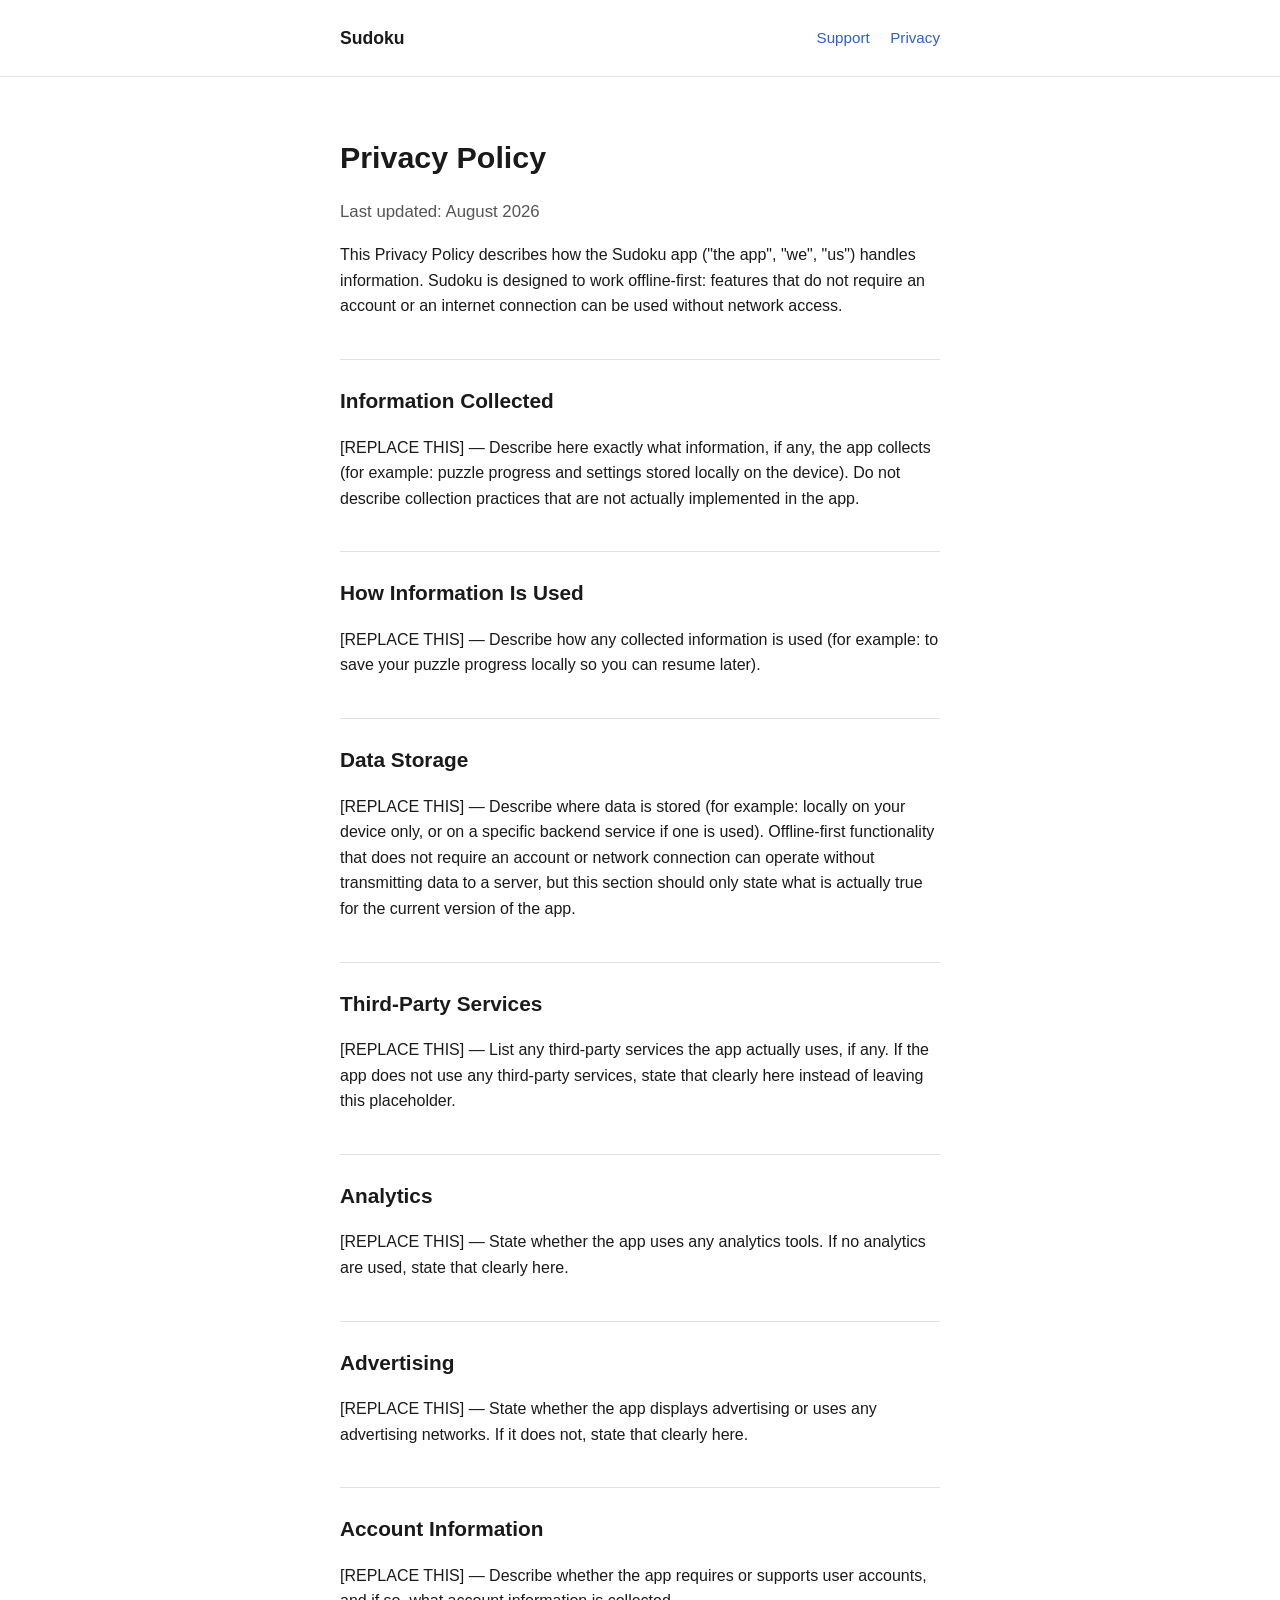
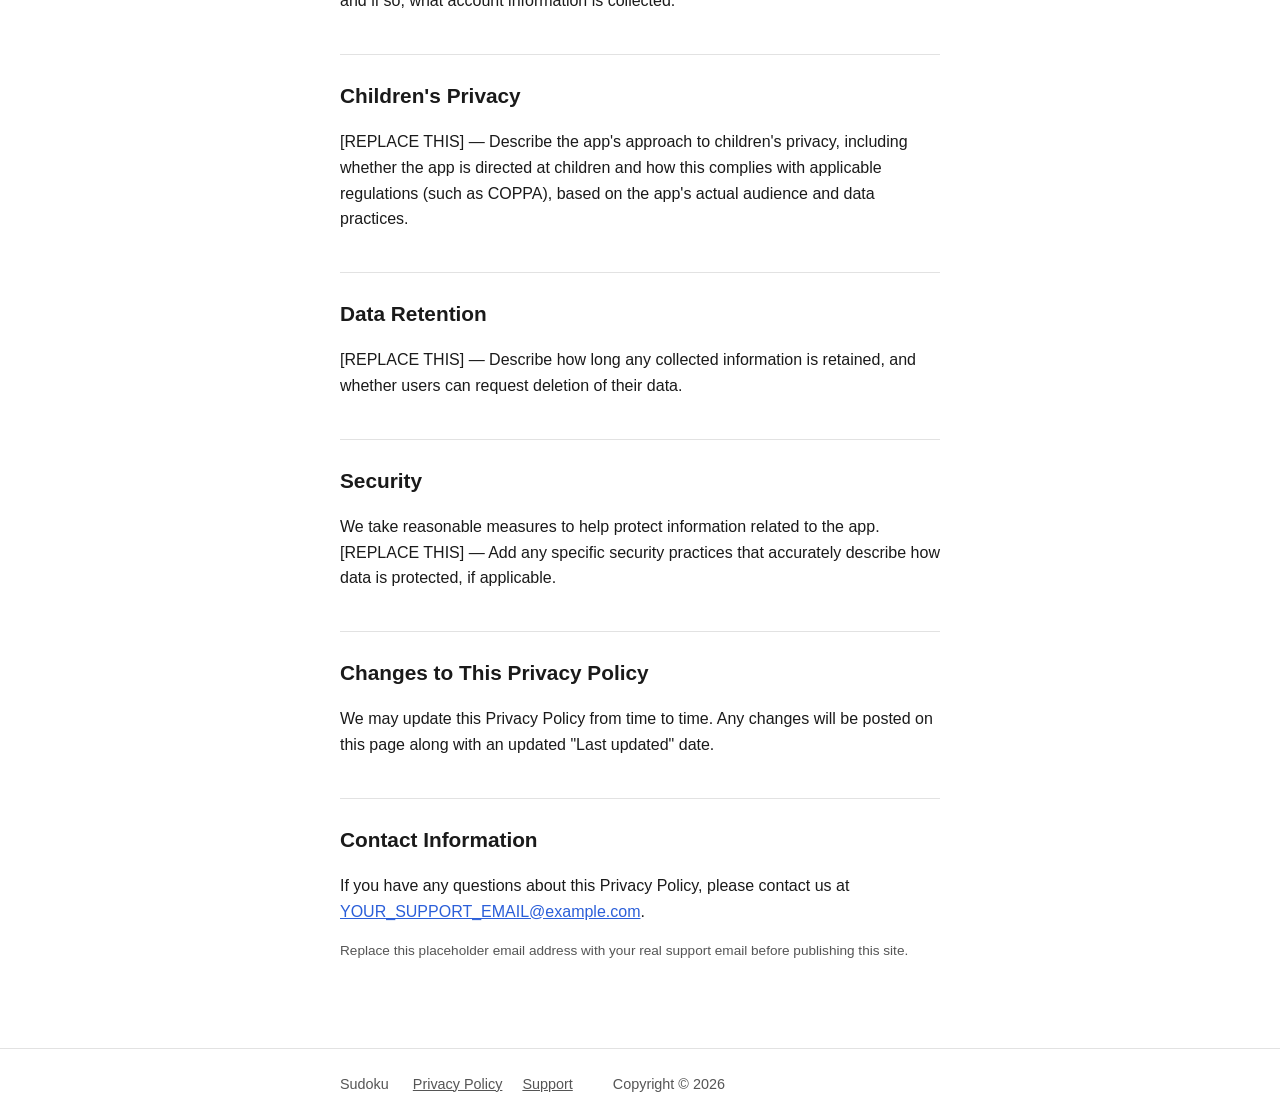
==== privacy.html @ c79f836e "Add static support and privacy policy site for App Store Connect Static HTML/CSS site with support, " ====
<!DOCTYPE html>
<html lang="en">
<head>
<meta charset="UTF-8">
<meta name="viewport" content="width=device-width, initial-scale=1">
<title>Sudoku — Privacy Policy</title>
<meta name="description" content="Privacy Policy for the Sudoku app.">
<link rel="canonical" href="https://USERNAME.github.io/sudoku-support/privacy.html">
<link rel="stylesheet" href="style.css">
</head>
<body>
<header class="site-header">
  <div class="wrap">
    <a class="brand" href="index.html">Sudoku</a>
    <nav class="site-nav" aria-label="Primary">
      <a href="index.html">Support</a>
      <a href="privacy.html">Privacy</a>
    </nav>
  </div>
</header>

<main>
  <div class="wrap">
    <h1>Privacy Policy</h1>
    <p class="lead">Last updated: August 2026</p>

    <p>
      This Privacy Policy describes how the Sudoku app ("the app", "we", "us")
      handles information. Sudoku is designed to work offline-first: features
      that do not require an account or an internet connection can be used
      without network access.
    </p>

    <h2>Information Collected</h2>
    <p>
      [REPLACE THIS] — Describe here exactly what information, if any, the app
      collects (for example: puzzle progress and settings stored locally on
      the device). Do not describe collection practices that are not actually
      implemented in the app.
    </p>

    <h2>How Information Is Used</h2>
    <p>
      [REPLACE THIS] — Describe how any collected information is used (for
      example: to save your puzzle progress locally so you can resume later).
    </p>

    <h2>Data Storage</h2>
    <p>
      [REPLACE THIS] — Describe where data is stored (for example: locally on
      your device only, or on a specific backend service if one is used).
      Offline-first functionality that does not require an account or network
      connection can operate without transmitting data to a server, but this
      section should only state what is actually true for the current version
      of the app.
    </p>

    <h2>Third-Party Services</h2>
    <p>
      [REPLACE THIS] — List any third-party services the app actually uses,
      if any. If the app does not use any third-party services, state that
      clearly here instead of leaving this placeholder.
    </p>

    <h2>Analytics</h2>
    <p>
      [REPLACE THIS] — State whether the app uses any analytics tools. If no
      analytics are used, state that clearly here.
    </p>

    <h2>Advertising</h2>
    <p>
      [REPLACE THIS] — State whether the app displays advertising or uses any
      advertising networks. If it does not, state that clearly here.
    </p>

    <h2>Account Information</h2>
    <p>
      [REPLACE THIS] — Describe whether the app requires or supports user
      accounts, and if so, what account information is collected.
    </p>

    <h2>Children's Privacy</h2>
    <p>
      [REPLACE THIS] — Describe the app's approach to children's privacy,
      including whether the app is directed at children and how this
      complies with applicable regulations (such as COPPA), based on the
      app's actual audience and data practices.
    </p>

    <h2>Data Retention</h2>
    <p>
      [REPLACE THIS] — Describe how long any collected information is
      retained, and whether users can request deletion of their data.
    </p>

    <h2>Security</h2>
    <p>
      We take reasonable measures to help protect information related to the
      app. [REPLACE THIS] — Add any specific security practices that
      accurately describe how data is protected, if applicable.
    </p>

    <h2>Changes to This Privacy Policy</h2>
    <p>
      We may update this Privacy Policy from time to time. Any changes will
      be posted on this page along with an updated "Last updated" date.
    </p>

    <h2>Contact Information</h2>
    <p>
      If you have any questions about this Privacy Policy, please contact us at
      <a href="mailto:YOUR_SUPPORT_EMAIL@example.com">YOUR_SUPPORT_EMAIL@example.com</a>.
    </p>
    <p class="placeholder-note">
      Replace this placeholder email address with your real support email
      before publishing this site.
    </p>
  </div>
</main>

<footer class="site-footer">
  <div class="wrap">
    <span>Sudoku</span>
    <nav aria-label="Footer">
      <a href="privacy.html">Privacy Policy</a>
      <a href="index.html#support">Support</a>
    </nav>
    <span>Copyright © 2026</span>
  </div>
</footer>
</body>
</html>
---- style.css ----
:root {
  color-scheme: light dark;
  --bg: #ffffff;
  --fg: #1a1a1a;
  --muted: #555555;
  --border: #e2e2e2;
  --accent: #2b5fd9;
  --accent-fg: #ffffff;
}

@media (prefers-color-scheme: dark) {
  :root {
    --bg: #121212;
    --fg: #f0f0f0;
    --muted: #b3b3b3;
    --border: #2e2e2e;
    --accent: #6fa1ff;
    --accent-fg: #0a0a0a;
  }
}

* {
  box-sizing: border-box;
}

html {
  -webkit-text-size-adjust: 100%;
}

body {
  margin: 0;
  background: var(--bg);
  color: var(--fg);
  font-family: -apple-system, BlinkMacSystemFont, "Segoe UI", Roboto, Helvetica, Arial, sans-serif;
  line-height: 1.6;
}

a {
  color: var(--accent);
}

a:focus-visible,
button:focus-visible {
  outline: 3px solid var(--accent);
  outline-offset: 2px;
}

header.site-header {
  border-bottom: 1px solid var(--border);
}

.wrap {
  max-width: 640px;
  margin: 0 auto;
  padding: 1.5rem 1.25rem;
}

.site-header .wrap {
  display: flex;
  align-items: center;
  justify-content: space-between;
  gap: 1rem;
}

.brand {
  font-weight: 700;
  font-size: 1.1rem;
  text-decoration: none;
  color: var(--fg);
}

nav.site-nav a {
  margin-left: 1rem;
  text-decoration: none;
  font-size: 0.95rem;
}

nav.site-nav a:hover {
  text-decoration: underline;
}

main {
  padding: 2rem 0 3rem;
}

h1 {
  font-size: 1.9rem;
  margin: 0 0 0.5rem;
}

h2 {
  font-size: 1.3rem;
  margin-top: 2.5rem;
  border-top: 1px solid var(--border);
  padding-top: 1.5rem;
}

p.lead {
  color: var(--muted);
  font-size: 1.05rem;
}

.card {
  border: 1px solid var(--border);
  border-radius: 10px;
  padding: 1.25rem;
  margin-top: 1rem;
}

.email-link {
  display: inline-block;
  font-weight: 600;
  padding: 0.6rem 1rem;
  border: 1px solid var(--accent);
  border-radius: 8px;
  text-decoration: none;
  margin-top: 0.5rem;
}

.email-link:hover {
  background: var(--accent);
  color: var(--accent-fg);
}

.placeholder-note {
  font-size: 0.85rem;
  color: var(--muted);
  margin-top: 0.5rem;
}

footer.site-footer {
  border-top: 1px solid var(--border);
}

footer.site-footer .wrap {
  display: flex;
  flex-wrap: wrap;
  gap: 0.75rem 1.5rem;
  align-items: center;
  font-size: 0.9rem;
  color: var(--muted);
}

footer.site-footer a {
  color: var(--muted);
}

footer.site-footer nav a {
  margin-right: 1rem;
}

ul {
  padding-left: 1.25rem;
}

li {
  margin-bottom: 0.4rem;
}
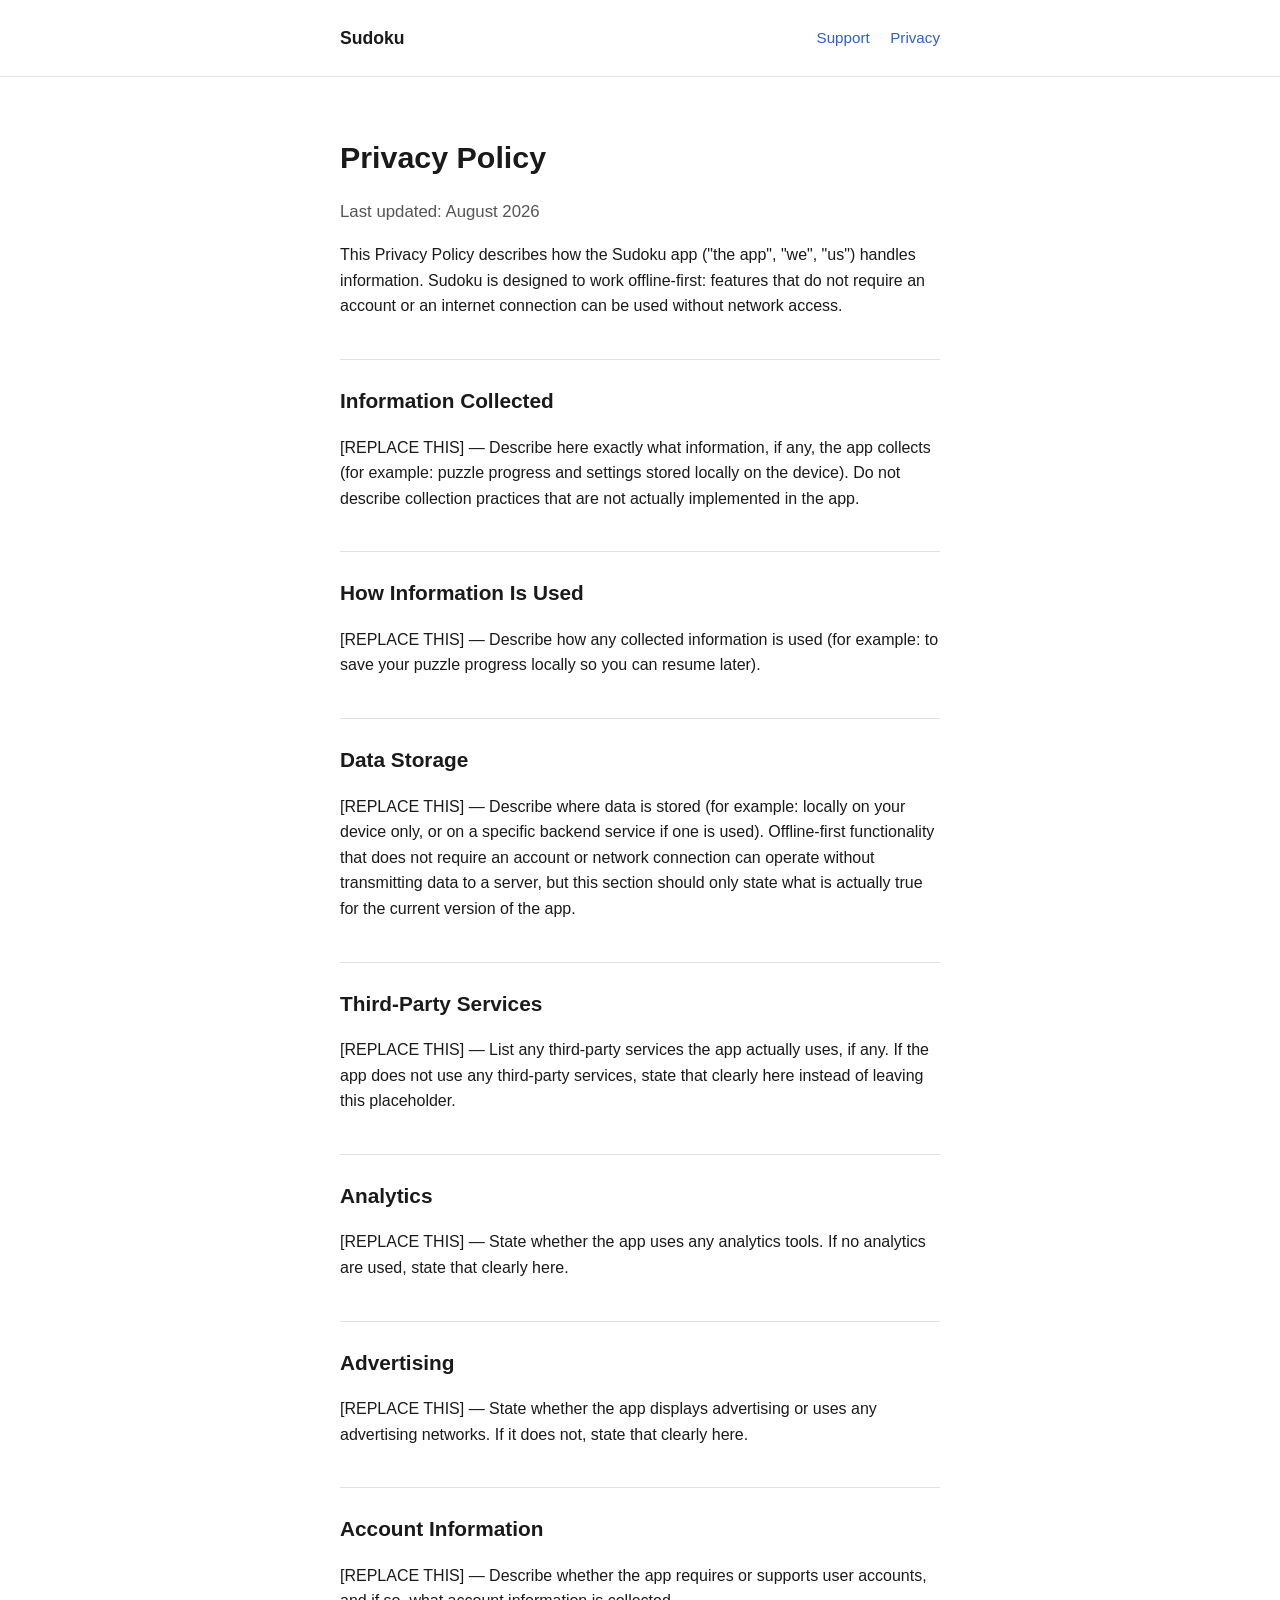
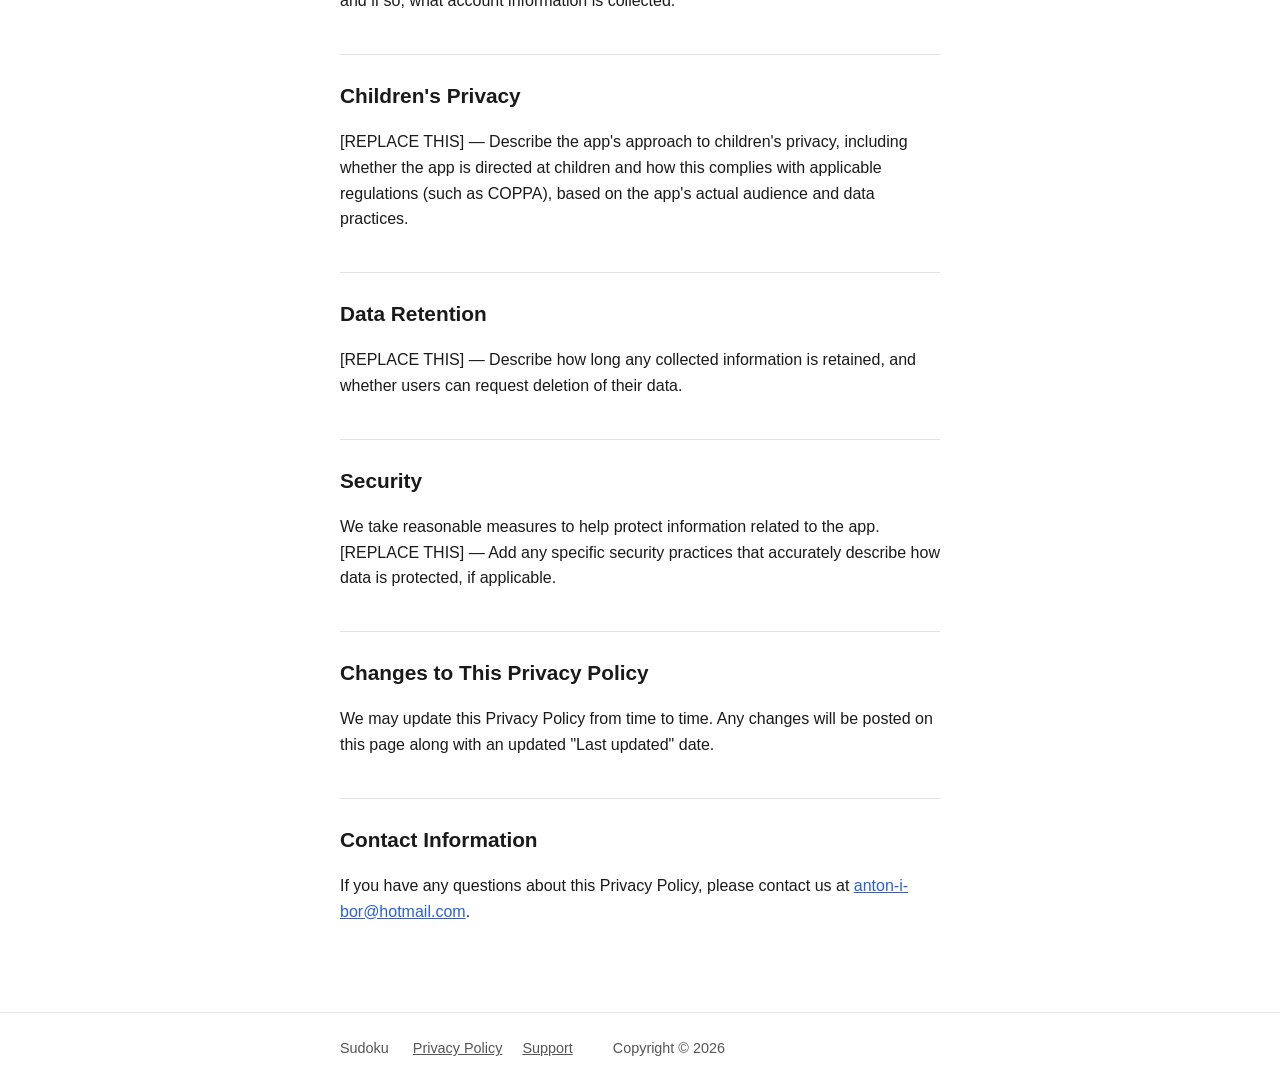
==== commit 7b90ab91: "Fill in support email and GitHub Pages URLs Set support email to anton-i-bor@hotmail.com and canonic" ====
--- a/privacy.html
+++ b/privacy.html
@@ -5,7 +5,7 @@
 <meta name="viewport" content="width=device-width, initial-scale=1">
 <title>Sudoku — Privacy Policy</title>
 <meta name="description" content="Privacy Policy for the Sudoku app.">
-<link rel="canonical" href="https://USERNAME.github.io/sudoku-support/privacy.html">
+<link rel="canonical" href="https://KlasseBrasse.github.io/sudoku-support/privacy.html">
 <link rel="stylesheet" href="style.css">
 </head>
 <body>
@@ -110,11 +110,7 @@
     <h2>Contact Information</h2>
     <p>
       If you have any questions about this Privacy Policy, please contact us at
-      <a href="mailto:YOUR_SUPPORT_EMAIL@example.com">YOUR_SUPPORT_EMAIL@example.com</a>.
-    </p>
-    <p class="placeholder-note">
-      Replace this placeholder email address with your real support email
-      before publishing this site.
+      <a href="mailto:anton-i-bor@hotmail.com">anton-i-bor@hotmail.com</a>.
     </p>
   </div>
 </main>
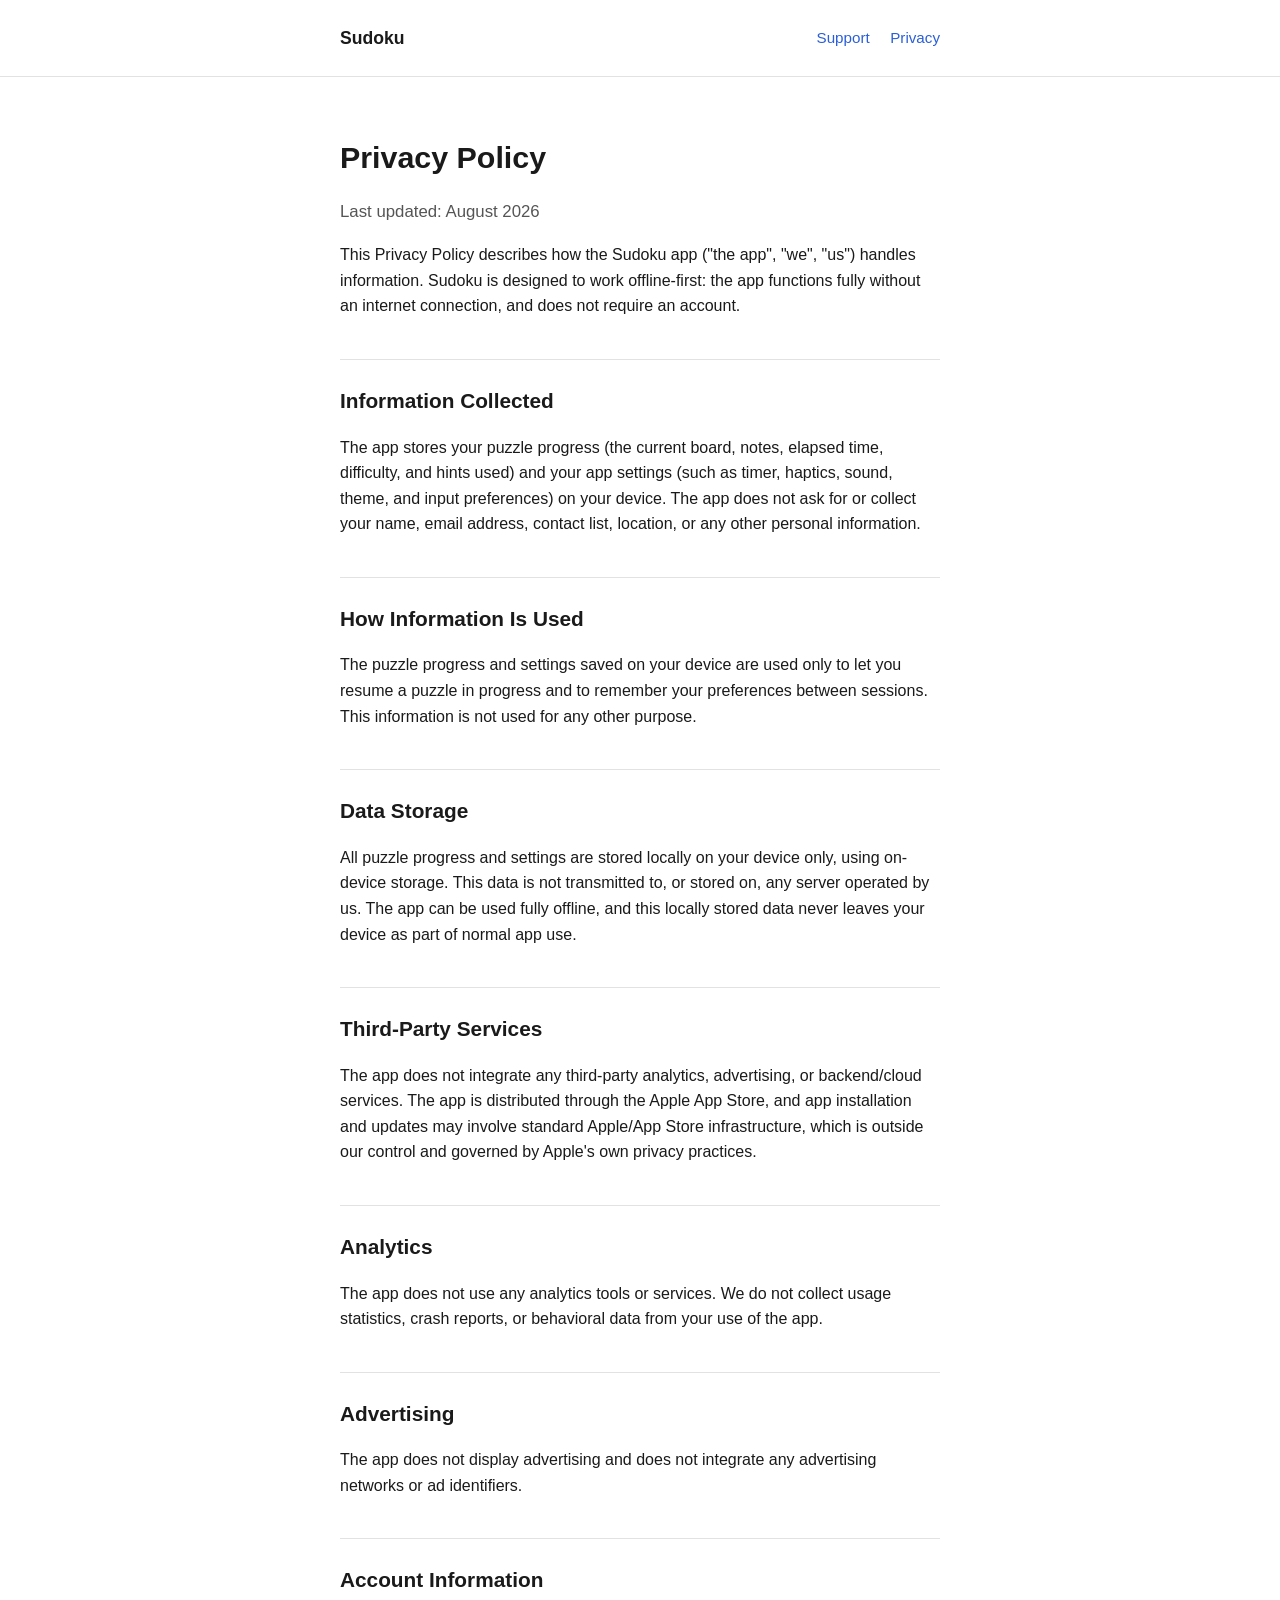
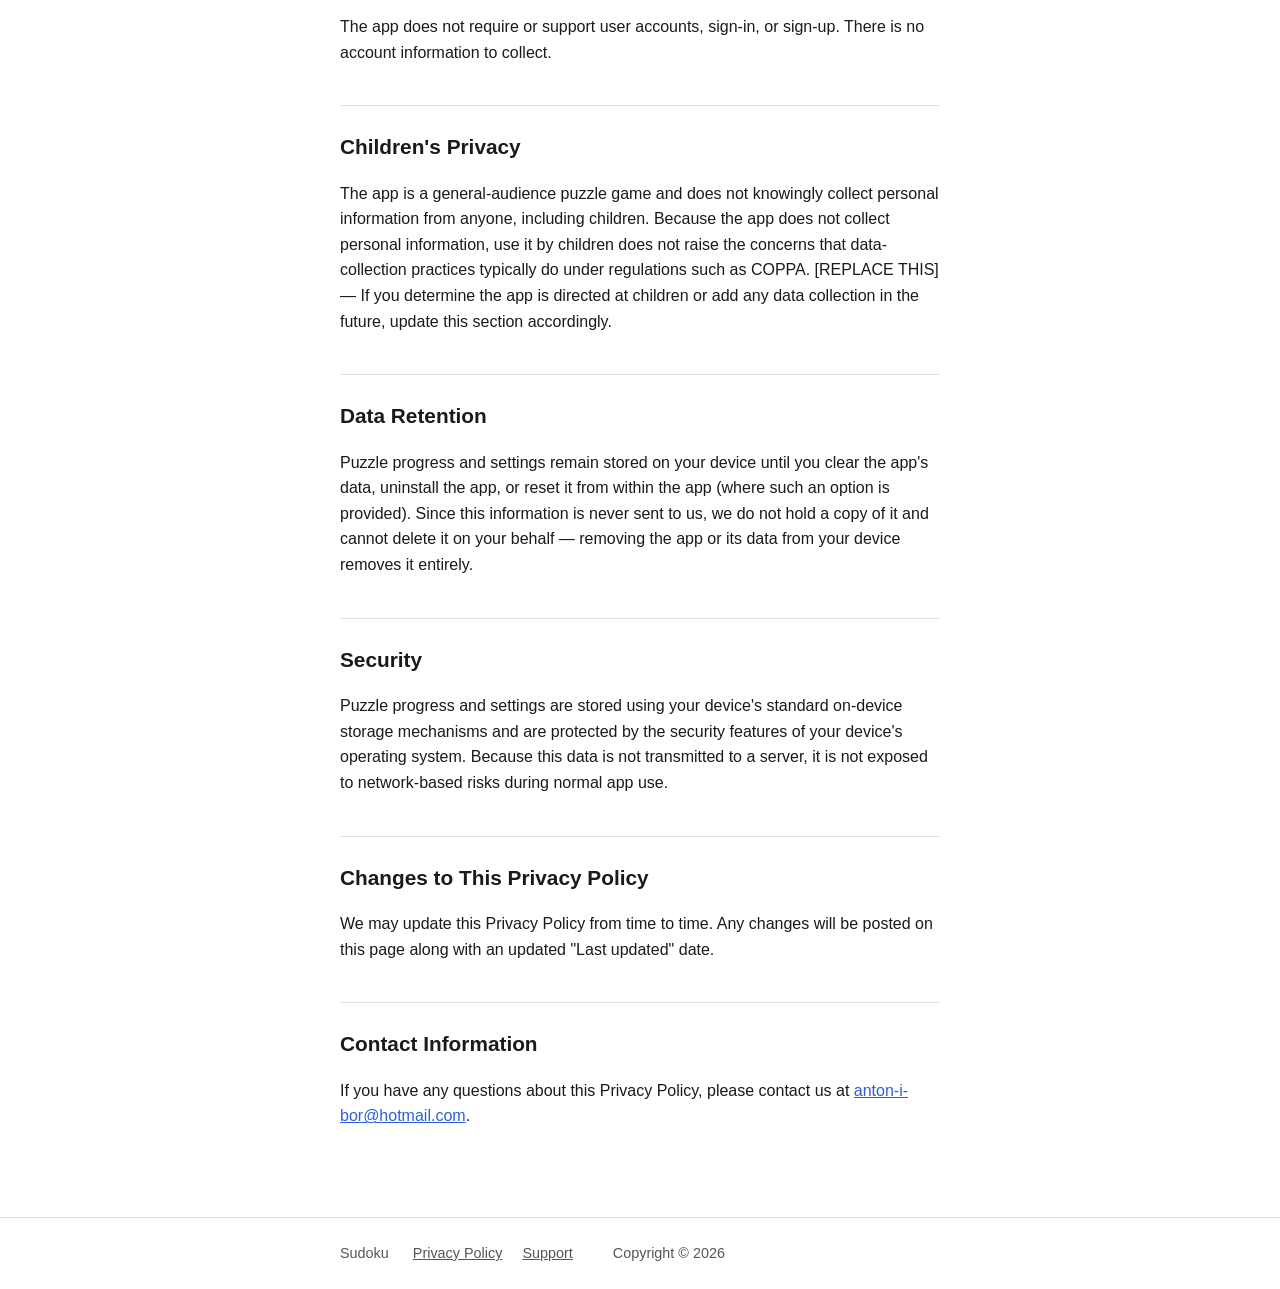
==== commit ebb19e49: "Fill in privacy policy based on sudoku-app codebase audit The app stores puzzle progress and setting" ====
--- a/privacy.html
+++ b/privacy.html
@@ -26,79 +26,92 @@
 
     <p>
       This Privacy Policy describes how the Sudoku app ("the app", "we", "us")
-      handles information. Sudoku is designed to work offline-first: features
-      that do not require an account or an internet connection can be used
-      without network access.
+      handles information. Sudoku is designed to work offline-first: the app
+      functions fully without an internet connection, and does not require
+      an account.
     </p>
 
     <h2>Information Collected</h2>
     <p>
-      [REPLACE THIS] — Describe here exactly what information, if any, the app
-      collects (for example: puzzle progress and settings stored locally on
-      the device). Do not describe collection practices that are not actually
-      implemented in the app.
+      The app stores your puzzle progress (the current board, notes, elapsed
+      time, difficulty, and hints used) and your app settings (such as timer,
+      haptics, sound, theme, and input preferences) on your device. The app
+      does not ask for or collect your name, email address, contact list,
+      location, or any other personal information.
     </p>
 
     <h2>How Information Is Used</h2>
     <p>
-      [REPLACE THIS] — Describe how any collected information is used (for
-      example: to save your puzzle progress locally so you can resume later).
+      The puzzle progress and settings saved on your device are used only to
+      let you resume a puzzle in progress and to remember your preferences
+      between sessions. This information is not used for any other purpose.
     </p>
 
     <h2>Data Storage</h2>
     <p>
-      [REPLACE THIS] — Describe where data is stored (for example: locally on
-      your device only, or on a specific backend service if one is used).
-      Offline-first functionality that does not require an account or network
-      connection can operate without transmitting data to a server, but this
-      section should only state what is actually true for the current version
-      of the app.
+      All puzzle progress and settings are stored locally on your device
+      only, using on-device storage. This data is not transmitted to, or
+      stored on, any server operated by us. The app can be used fully
+      offline, and this locally stored data never leaves your device as part
+      of normal app use.
     </p>
 
     <h2>Third-Party Services</h2>
     <p>
-      [REPLACE THIS] — List any third-party services the app actually uses,
-      if any. If the app does not use any third-party services, state that
-      clearly here instead of leaving this placeholder.
+      The app does not integrate any third-party analytics, advertising, or
+      backend/cloud services. The app is distributed through the Apple App
+      Store, and app installation and updates may involve standard
+      Apple/App Store infrastructure, which is outside our control and
+      governed by Apple's own privacy practices.
     </p>
 
     <h2>Analytics</h2>
     <p>
-      [REPLACE THIS] — State whether the app uses any analytics tools. If no
-      analytics are used, state that clearly here.
+      The app does not use any analytics tools or services. We do not
+      collect usage statistics, crash reports, or behavioral data from your
+      use of the app.
     </p>
 
     <h2>Advertising</h2>
     <p>
-      [REPLACE THIS] — State whether the app displays advertising or uses any
-      advertising networks. If it does not, state that clearly here.
+      The app does not display advertising and does not integrate any
+      advertising networks or ad identifiers.
     </p>
 
     <h2>Account Information</h2>
     <p>
-      [REPLACE THIS] — Describe whether the app requires or supports user
-      accounts, and if so, what account information is collected.
+      The app does not require or support user accounts, sign-in, or
+      sign-up. There is no account information to collect.
     </p>
 
     <h2>Children's Privacy</h2>
     <p>
-      [REPLACE THIS] — Describe the app's approach to children's privacy,
-      including whether the app is directed at children and how this
-      complies with applicable regulations (such as COPPA), based on the
-      app's actual audience and data practices.
+      The app is a general-audience puzzle game and does not knowingly
+      collect personal information from anyone, including children. Because
+      the app does not collect personal information, use it by children does
+      not raise the concerns that data-collection practices typically do
+      under regulations such as COPPA. [REPLACE THIS] — If you determine the
+      app is directed at children or add any data collection in the future,
+      update this section accordingly.
     </p>
 
     <h2>Data Retention</h2>
     <p>
-      [REPLACE THIS] — Describe how long any collected information is
-      retained, and whether users can request deletion of their data.
+      Puzzle progress and settings remain stored on your device until you
+      clear the app's data, uninstall the app, or reset it from within the
+      app (where such an option is provided). Since this information is
+      never sent to us, we do not hold a copy of it and cannot delete it on
+      your behalf — removing the app or its data from your device removes
+      it entirely.
     </p>
 
     <h2>Security</h2>
     <p>
-      We take reasonable measures to help protect information related to the
-      app. [REPLACE THIS] — Add any specific security practices that
-      accurately describe how data is protected, if applicable.
+      Puzzle progress and settings are stored using your device's standard
+      on-device storage mechanisms and are protected by the security
+      features of your device's operating system. Because this data is not
+      transmitted to a server, it is not exposed to network-based risks
+      during normal app use.
     </p>
 
     <h2>Changes to This Privacy Policy</h2>
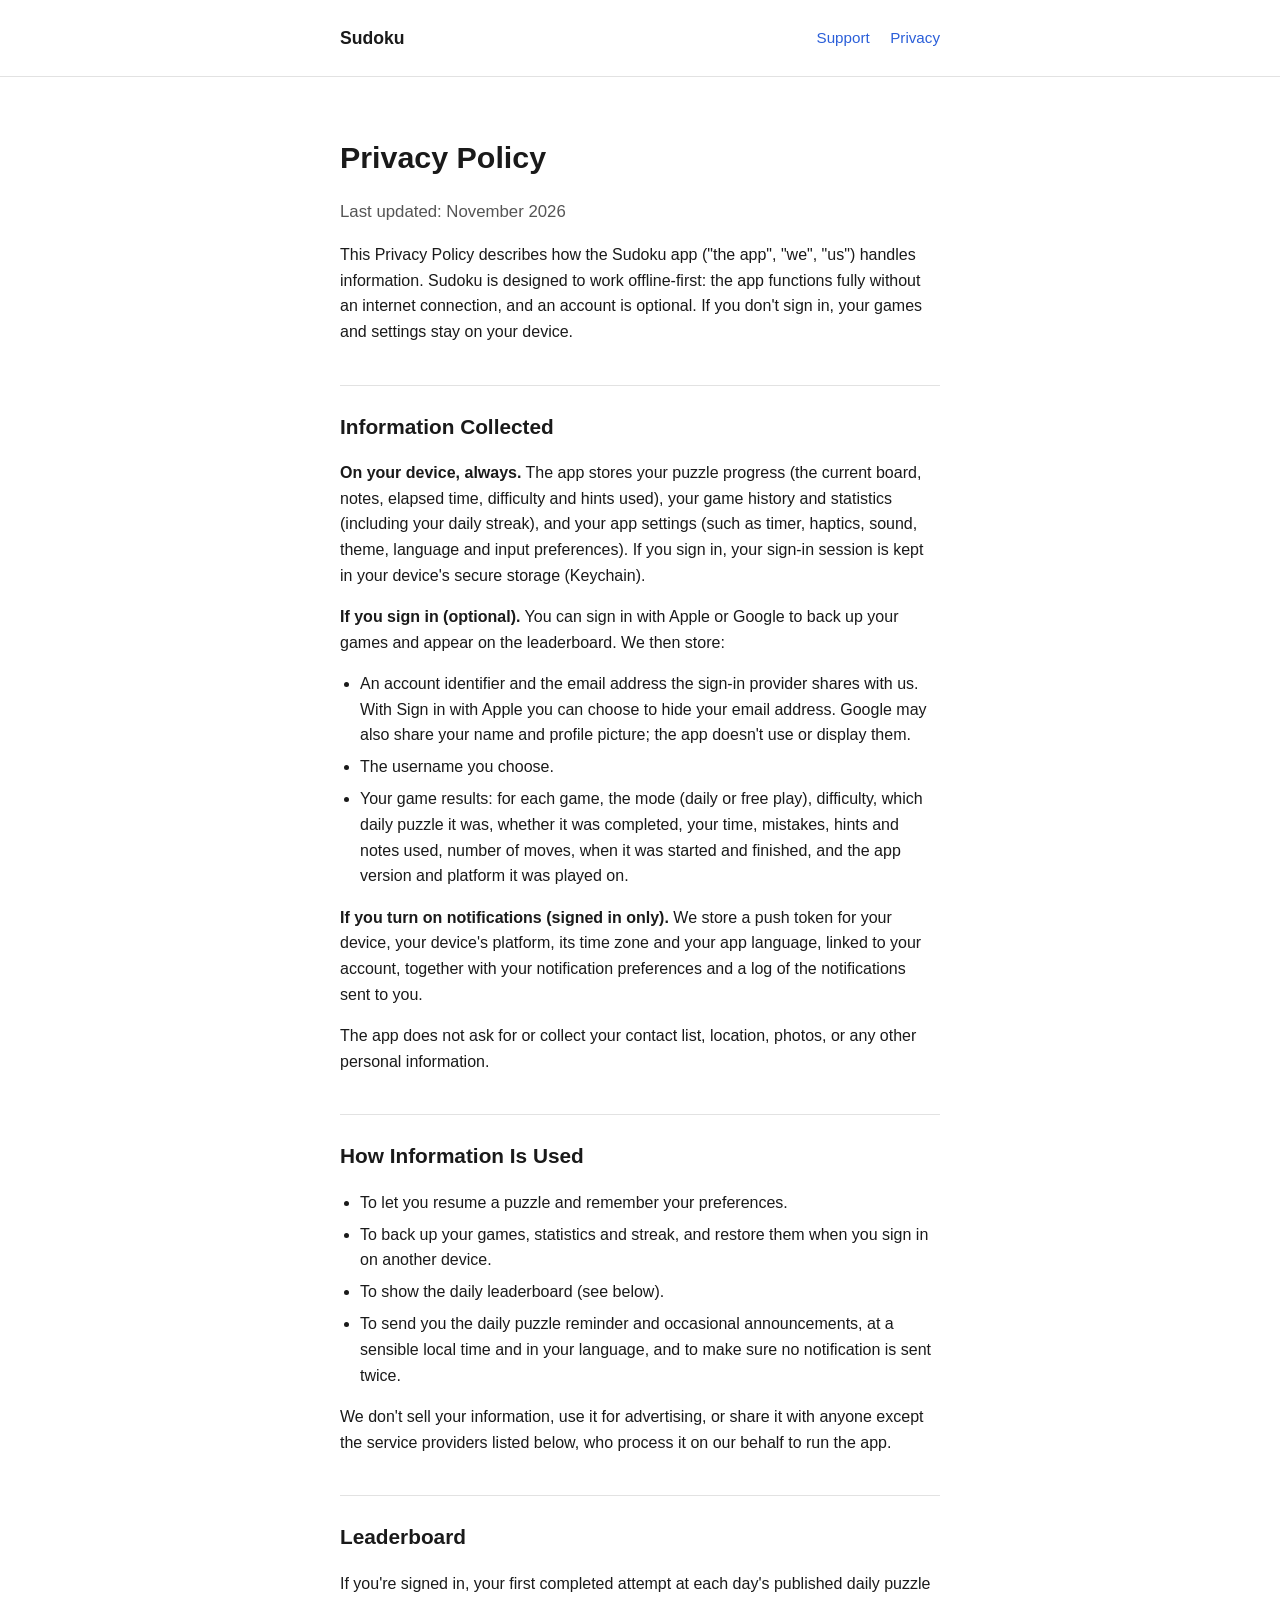
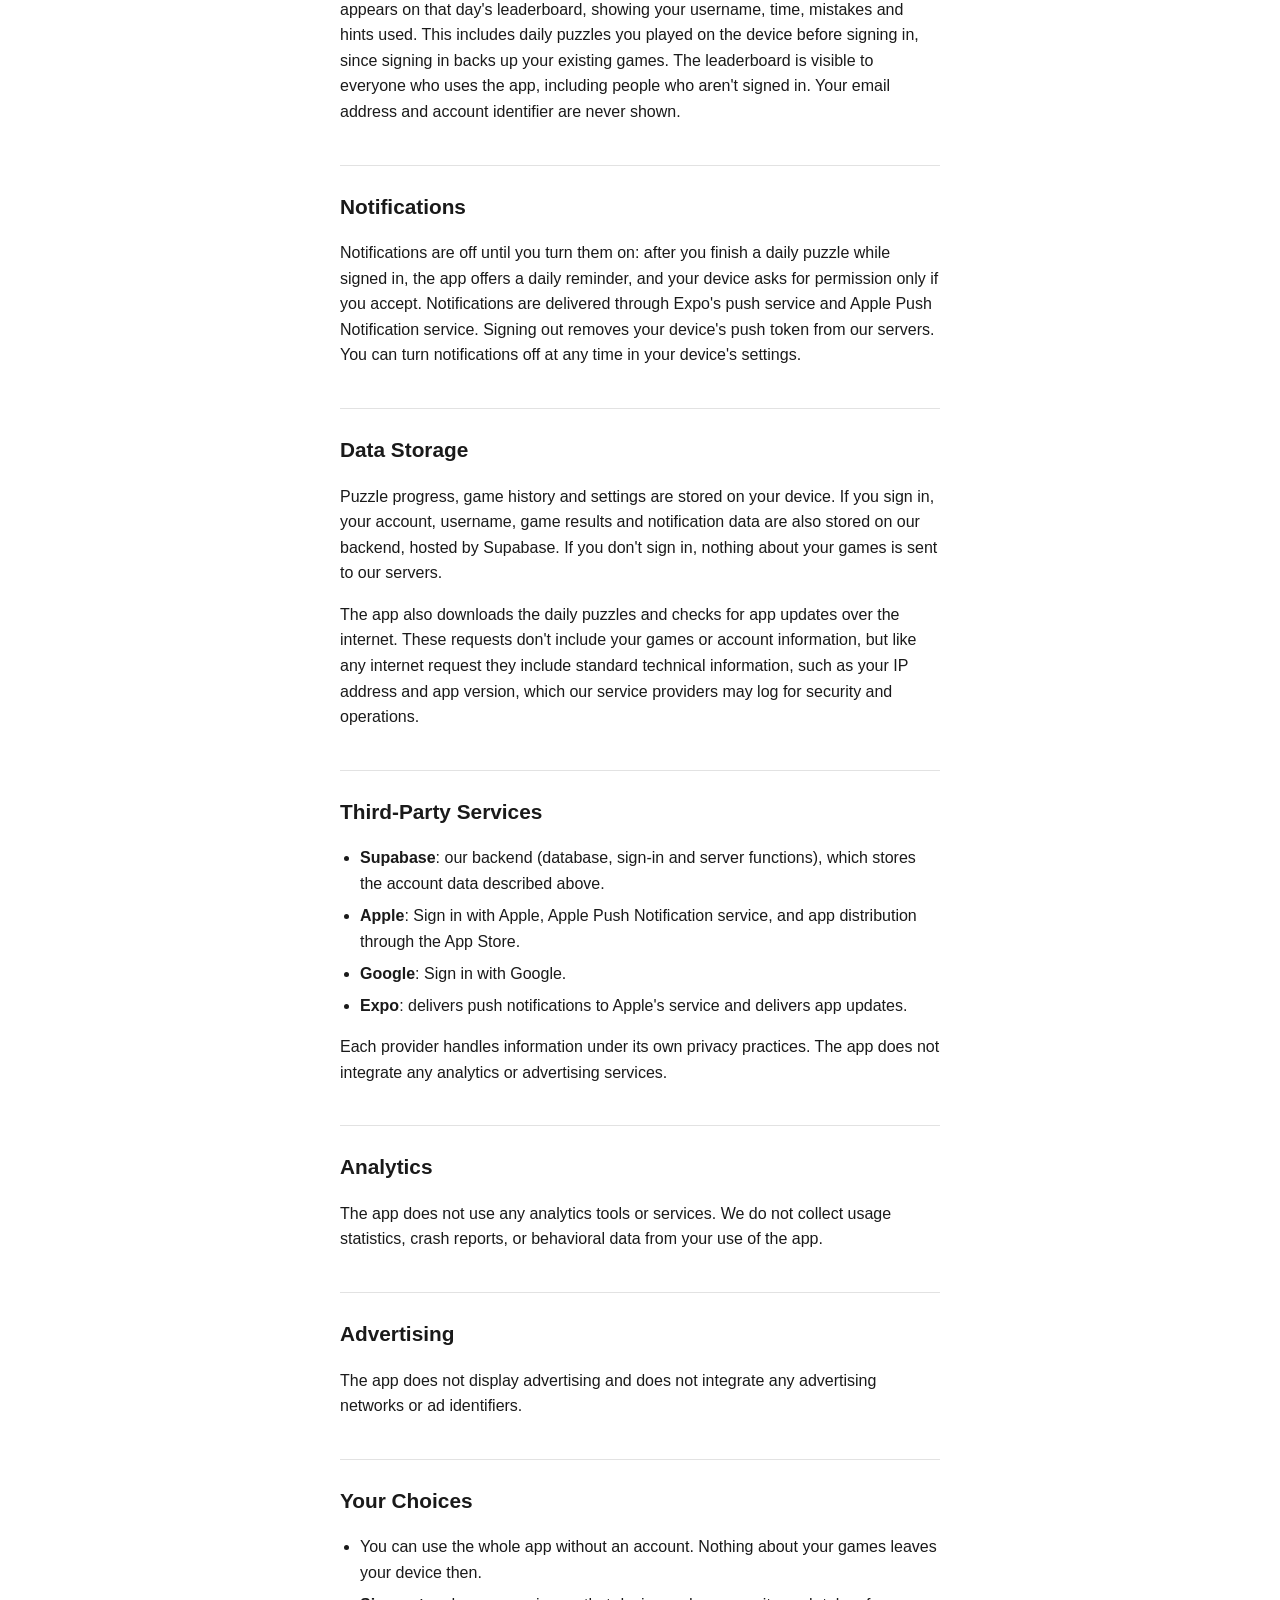
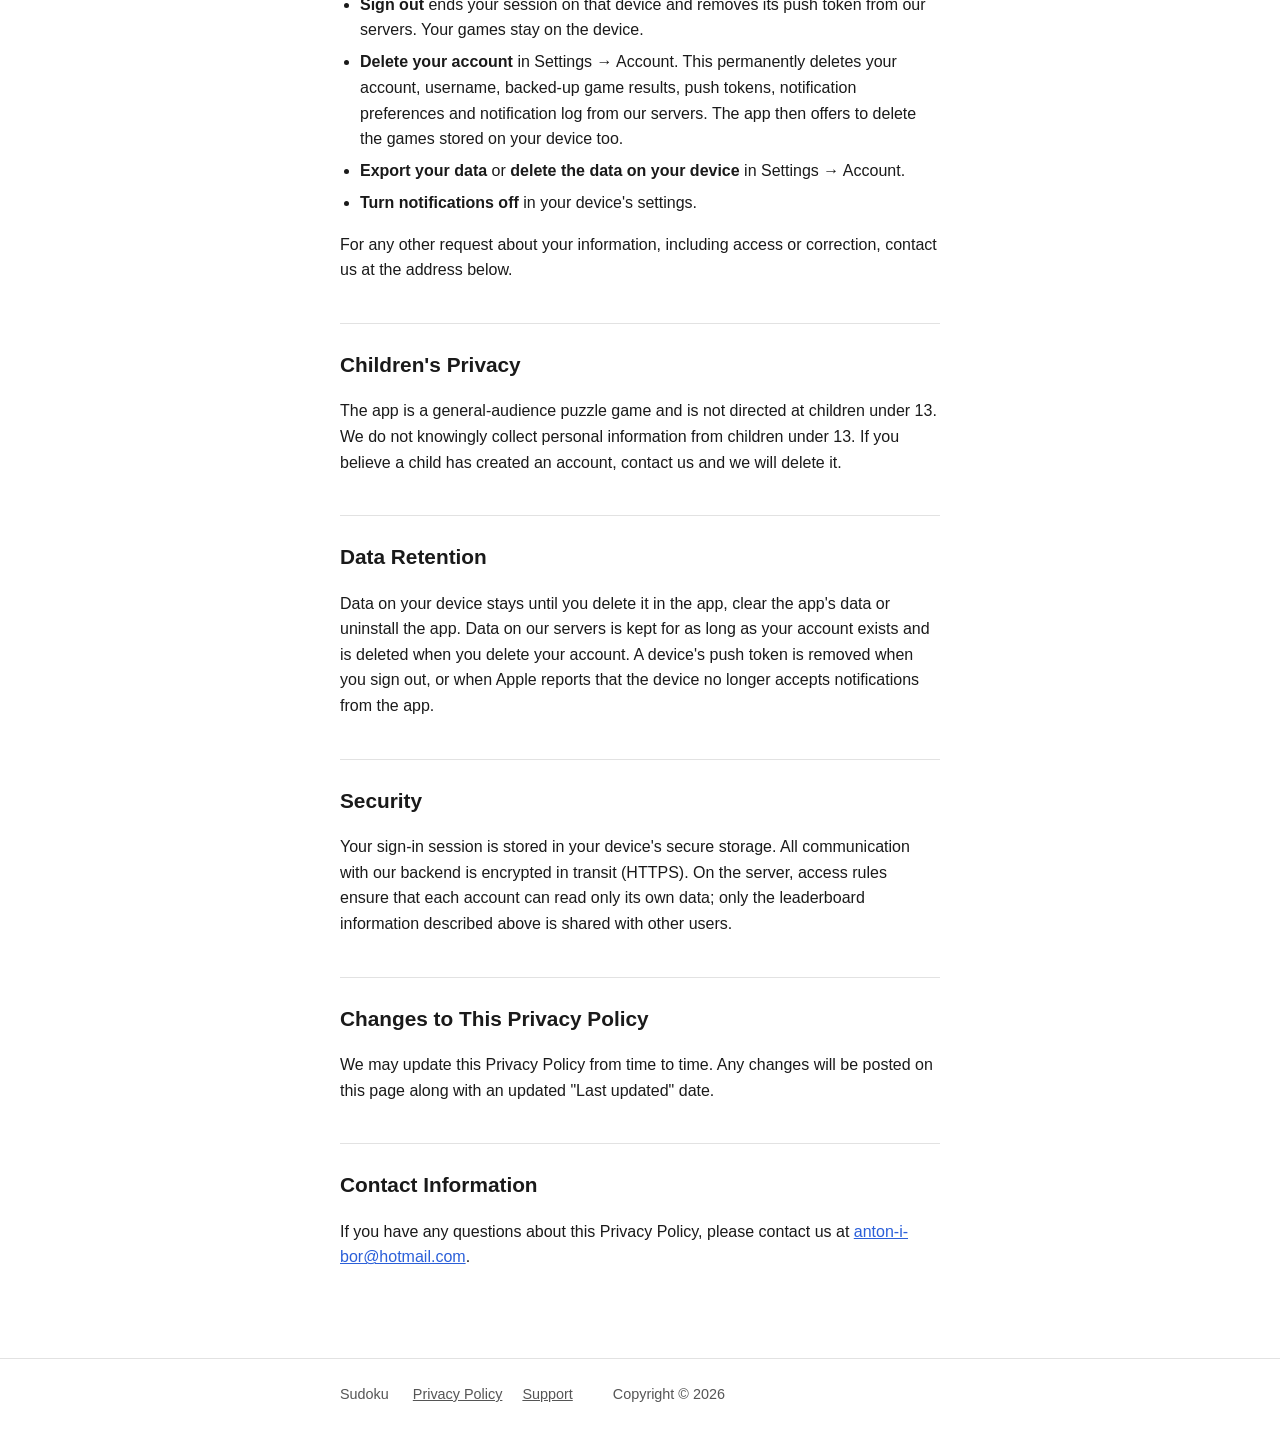
==== commit 5c7208dc: "Update privacy policy for accounts, sync, leaderboard and notifications The policy described the app" ====
--- a/privacy.html
+++ b/privacy.html
@@ -22,47 +22,131 @@
 <main>
   <div class="wrap">
     <h1>Privacy Policy</h1>
-    <p class="lead">Last updated: August 2026</p>
+    <p class="lead">Last updated: November 2026</p>
 
     <p>
       This Privacy Policy describes how the Sudoku app ("the app", "we", "us")
       handles information. Sudoku is designed to work offline-first: the app
-      functions fully without an internet connection, and does not require
-      an account.
+      functions fully without an internet connection, and an account is
+      optional. If you don't sign in, your games and settings stay on your
+      device.
     </p>
 
     <h2>Information Collected</h2>
-    <p>
+    <p><strong>On your device, always.</strong>
       The app stores your puzzle progress (the current board, notes, elapsed
-      time, difficulty, and hints used) and your app settings (such as timer,
-      haptics, sound, theme, and input preferences) on your device. The app
-      does not ask for or collect your name, email address, contact list,
-      location, or any other personal information.
+      time, difficulty and hints used), your game history and statistics
+      (including your daily streak), and your app settings (such as timer,
+      haptics, sound, theme, language and input preferences). If you sign in,
+      your sign-in session is kept in your device's secure storage (Keychain).
+    </p>
+    <p><strong>If you sign in (optional).</strong>
+      You can sign in with Apple or Google to back up your games and appear
+      on the leaderboard. We then store:
+    </p>
+    <ul>
+      <li>
+        An account identifier and the email address the sign-in provider
+        shares with us. With Sign in with Apple you can choose to hide your
+        email address. Google may also share your name and profile picture;
+        the app doesn't use or display them.
+      </li>
+      <li>The username you choose.</li>
+      <li>
+        Your game results: for each game, the mode (daily or free play),
+        difficulty, which daily puzzle it was, whether it was completed, your
+        time, mistakes, hints and notes used, number of moves, when it was
+        started and finished, and the app version and platform it was played
+        on.
+      </li>
+    </ul>
+    <p><strong>If you turn on notifications (signed in only).</strong>
+      We store a push token for your device, your device's platform, its
+      time zone and your app language, linked to your account, together with
+      your notification preferences and a log of the notifications sent to
+      you.
+    </p>
+    <p>
+      The app does not ask for or collect your contact list, location,
+      photos, or any other personal information.
     </p>
 
     <h2>How Information Is Used</h2>
-    <p>
-      The puzzle progress and settings saved on your device are used only to
-      let you resume a puzzle in progress and to remember your preferences
-      between sessions. This information is not used for any other purpose.
+    <ul>
+      <li>To let you resume a puzzle and remember your preferences.</li>
+      <li>
+        To back up your games, statistics and streak, and restore them when
+        you sign in on another device.
+      </li>
+      <li>To show the daily leaderboard (see below).</li>
+      <li>
+        To send you the daily puzzle reminder and occasional announcements,
+        at a sensible local time and in your language, and to make sure no
+        notification is sent twice.
+      </li>
+    </ul>
+    <p>
+      We don't sell your information, use it for advertising, or share it
+      with anyone except the service providers listed below, who process it
+      on our behalf to run the app.
+    </p>
+
+    <h2>Leaderboard</h2>
+    <p>
+      If you're signed in, your first completed attempt at each day's
+      published daily puzzle appears on that day's leaderboard, showing your
+      username, time, mistakes and hints used. This includes daily puzzles
+      you played on the device before signing in, since signing in backs up
+      your existing games. The leaderboard is visible to
+      everyone who uses the app, including people who aren't signed in. Your
+      email address and account identifier are never shown.
+    </p>
+
+    <h2>Notifications</h2>
+    <p>
+      Notifications are off until you turn them on: after you finish a daily
+      puzzle while signed in, the app offers a daily reminder, and your
+      device asks for permission only if you accept. Notifications are
+      delivered through Expo's push service and Apple Push Notification
+      service. Signing out removes your device's push token from our
+      servers. You can turn notifications off at any time in your device's
+      settings.
     </p>
 
     <h2>Data Storage</h2>
     <p>
-      All puzzle progress and settings are stored locally on your device
-      only, using on-device storage. This data is not transmitted to, or
-      stored on, any server operated by us. The app can be used fully
-      offline, and this locally stored data never leaves your device as part
-      of normal app use.
+      Puzzle progress, game history and settings are stored on your device.
+      If you sign in, your account, username, game results and notification
+      data are also stored on our backend, hosted by Supabase. If you don't
+      sign in, nothing about your games is sent to our servers.
+    </p>
+    <p>
+      The app also downloads the daily puzzles and checks for app updates
+      over the internet. These requests don't include your games or account
+      information, but like any internet request they include standard
+      technical information, such as your IP address and app version, which
+      our service providers may log for security and operations.
     </p>
 
     <h2>Third-Party Services</h2>
-    <p>
-      The app does not integrate any third-party analytics, advertising, or
-      backend/cloud services. The app is distributed through the Apple App
-      Store, and app installation and updates may involve standard
-      Apple/App Store infrastructure, which is outside our control and
-      governed by Apple's own privacy practices.
+    <ul>
+      <li>
+        <strong>Supabase</strong>: our backend (database, sign-in and server
+        functions), which stores the account data described above.
+      </li>
+      <li>
+        <strong>Apple</strong>: Sign in with Apple, Apple Push Notification
+        service, and app distribution through the App Store.
+      </li>
+      <li><strong>Google</strong>: Sign in with Google.</li>
+      <li>
+        <strong>Expo</strong>: delivers push notifications to Apple's service
+        and delivers app updates.
+      </li>
+    </ul>
+    <p>
+      Each provider handles information under its own privacy practices.
+      The app does not integrate any analytics or advertising services.
     </p>
 
     <h2>Analytics</h2>
@@ -78,40 +162,62 @@
       advertising networks or ad identifiers.
     </p>
 
-    <h2>Account Information</h2>
-    <p>
-      The app does not require or support user accounts, sign-in, or
-      sign-up. There is no account information to collect.
+    <h2>Your Choices</h2>
+    <ul>
+      <li>
+        You can use the whole app without an account. Nothing about your
+        games leaves your device then.
+      </li>
+      <li>
+        <strong>Sign out</strong> ends your session on that device and
+        removes its push token from our servers. Your games stay on the
+        device.
+      </li>
+      <li>
+        <strong>Delete your account</strong> in Settings &rarr; Account. This
+        permanently deletes your account, username, backed-up game results,
+        push tokens, notification preferences and notification log from our
+        servers. The app then offers to delete the games stored on your
+        device too.
+      </li>
+      <li>
+        <strong>Export your data</strong> or <strong>delete the data on your
+        device</strong> in Settings &rarr; Account.
+      </li>
+      <li>
+        <strong>Turn notifications off</strong> in your device's settings.
+      </li>
+    </ul>
+    <p>
+      For any other request about your information, including access or
+      correction, contact us at the address below.
     </p>
 
     <h2>Children's Privacy</h2>
     <p>
-      The app is a general-audience puzzle game and does not knowingly
-      collect personal information from anyone, including children. Because
-      the app does not collect personal information, use it by children does
-      not raise the concerns that data-collection practices typically do
-      under regulations such as COPPA. [REPLACE THIS] — If you determine the
-      app is directed at children or add any data collection in the future,
-      update this section accordingly.
+      The app is a general-audience puzzle game and is not directed at
+      children under 13. We do not knowingly collect personal information
+      from children under 13. If you believe a child has created an account,
+      contact us and we will delete it.
     </p>
 
     <h2>Data Retention</h2>
     <p>
-      Puzzle progress and settings remain stored on your device until you
-      clear the app's data, uninstall the app, or reset it from within the
-      app (where such an option is provided). Since this information is
-      never sent to us, we do not hold a copy of it and cannot delete it on
-      your behalf — removing the app or its data from your device removes
-      it entirely.
+      Data on your device stays until you delete it in the app, clear the
+      app's data or uninstall the app. Data on our servers is kept for as
+      long as your account exists and is deleted when you delete your
+      account. A device's push token is removed when you sign out, or when
+      Apple reports that the device no longer accepts notifications from
+      the app.
     </p>
 
     <h2>Security</h2>
     <p>
-      Puzzle progress and settings are stored using your device's standard
-      on-device storage mechanisms and are protected by the security
-      features of your device's operating system. Because this data is not
-      transmitted to a server, it is not exposed to network-based risks
-      during normal app use.
+      Your sign-in session is stored in your device's secure storage. All
+      communication with our backend is encrypted in transit (HTTPS). On the
+      server, access rules ensure that each account can read only its own
+      data; only the leaderboard information described above is shared with
+      other users.
     </p>
 
     <h2>Changes to This Privacy Policy</h2>
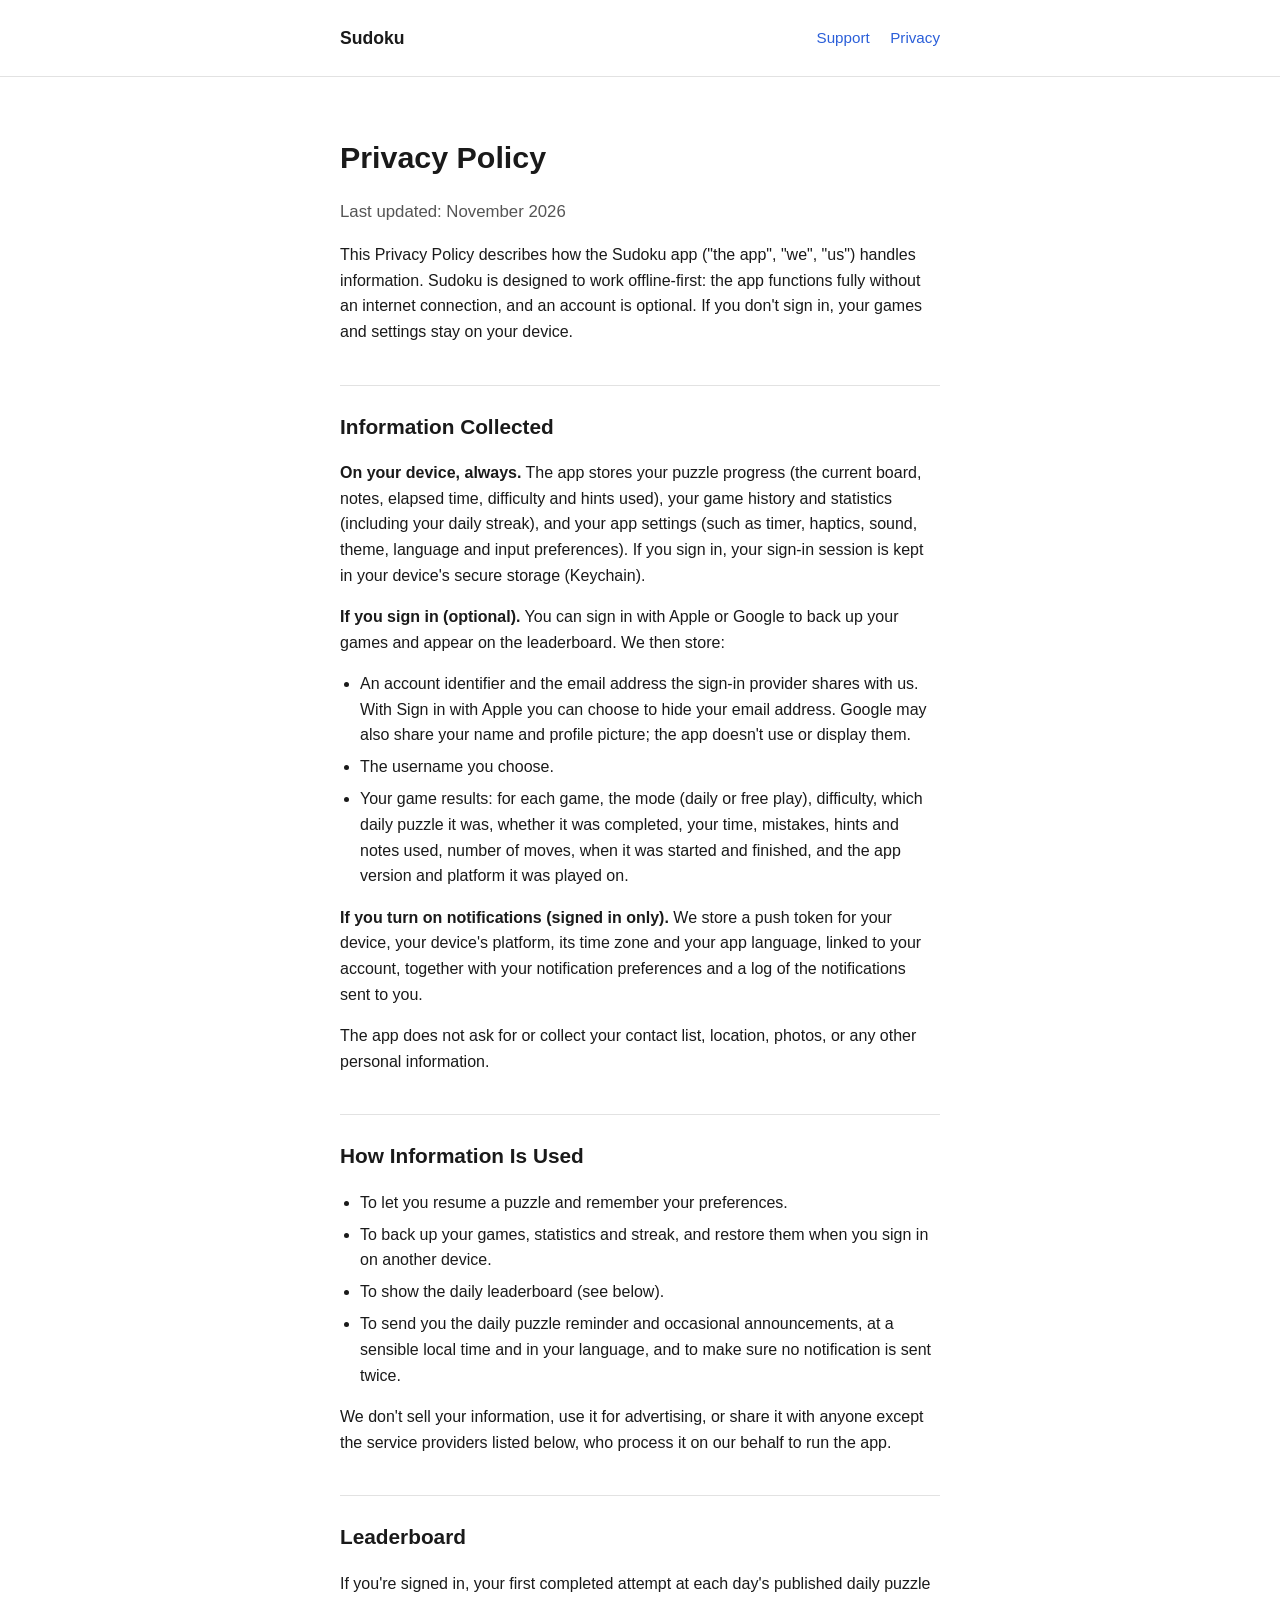
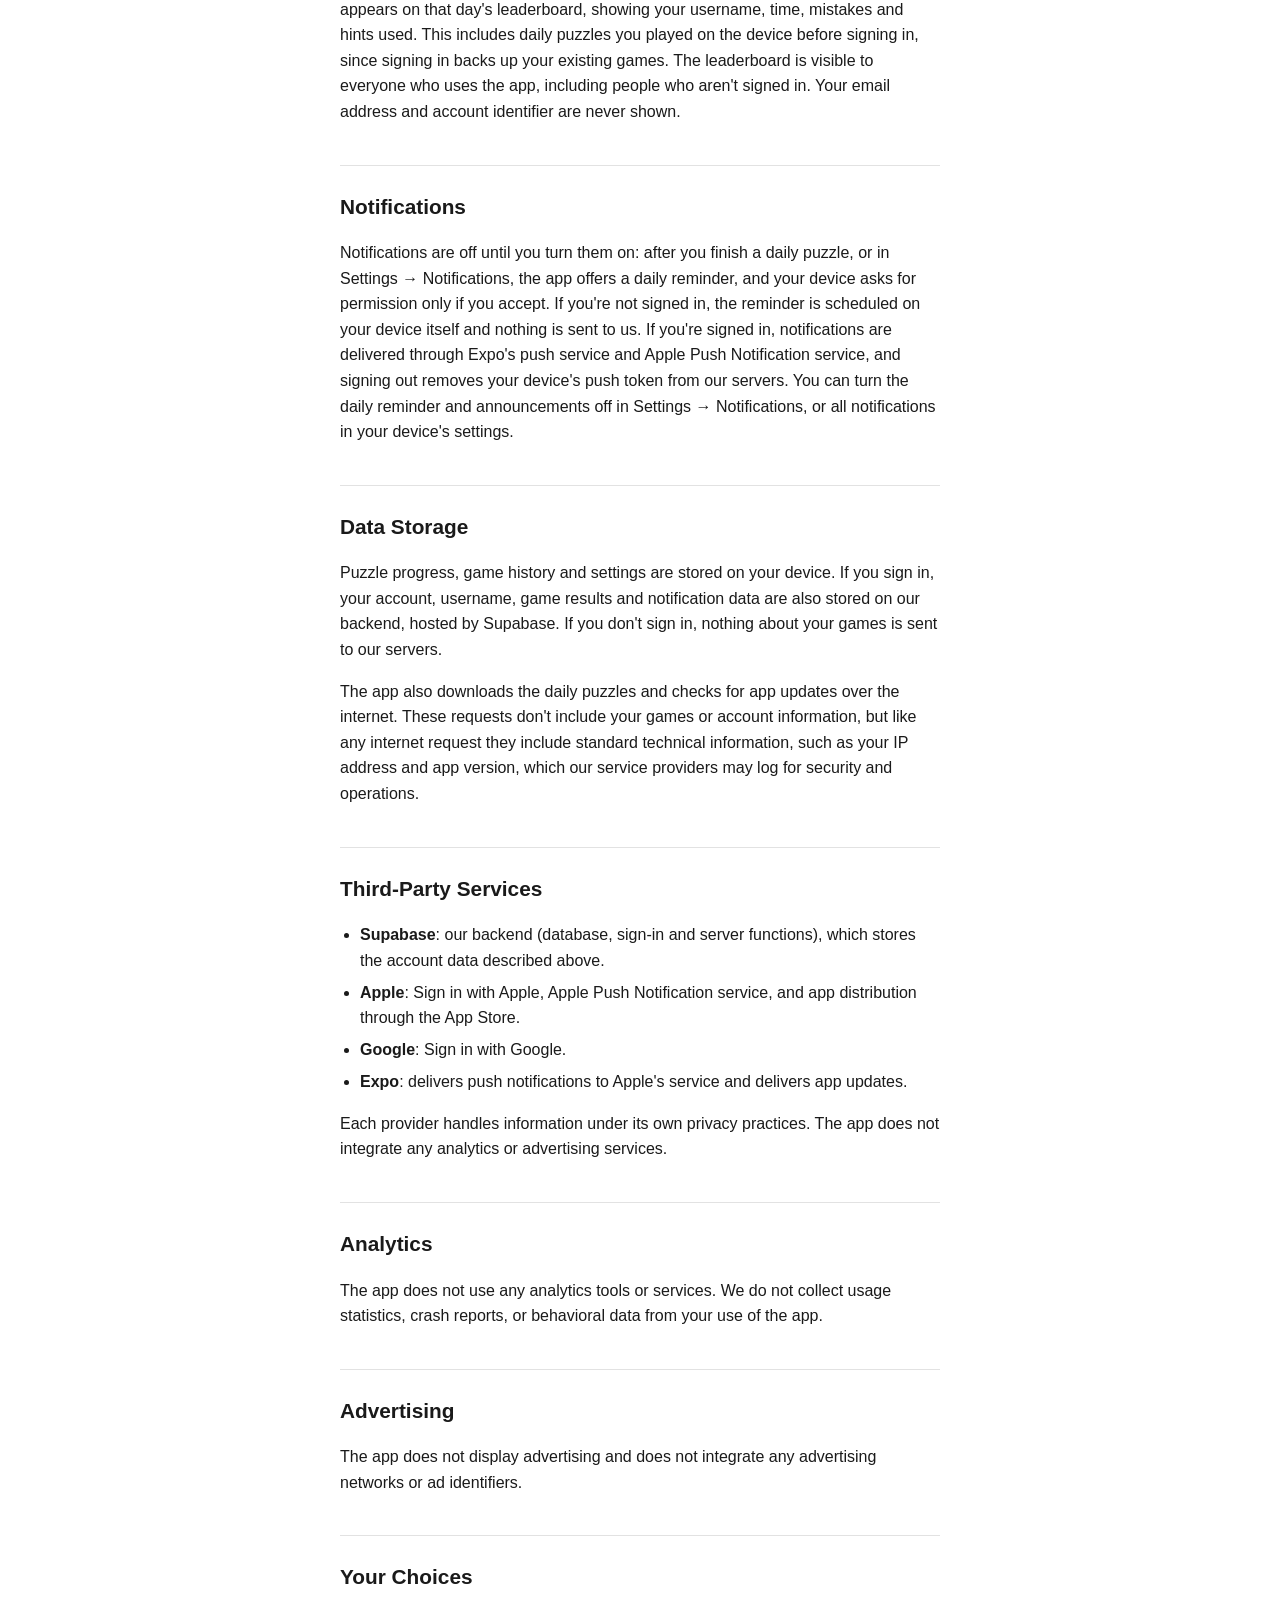
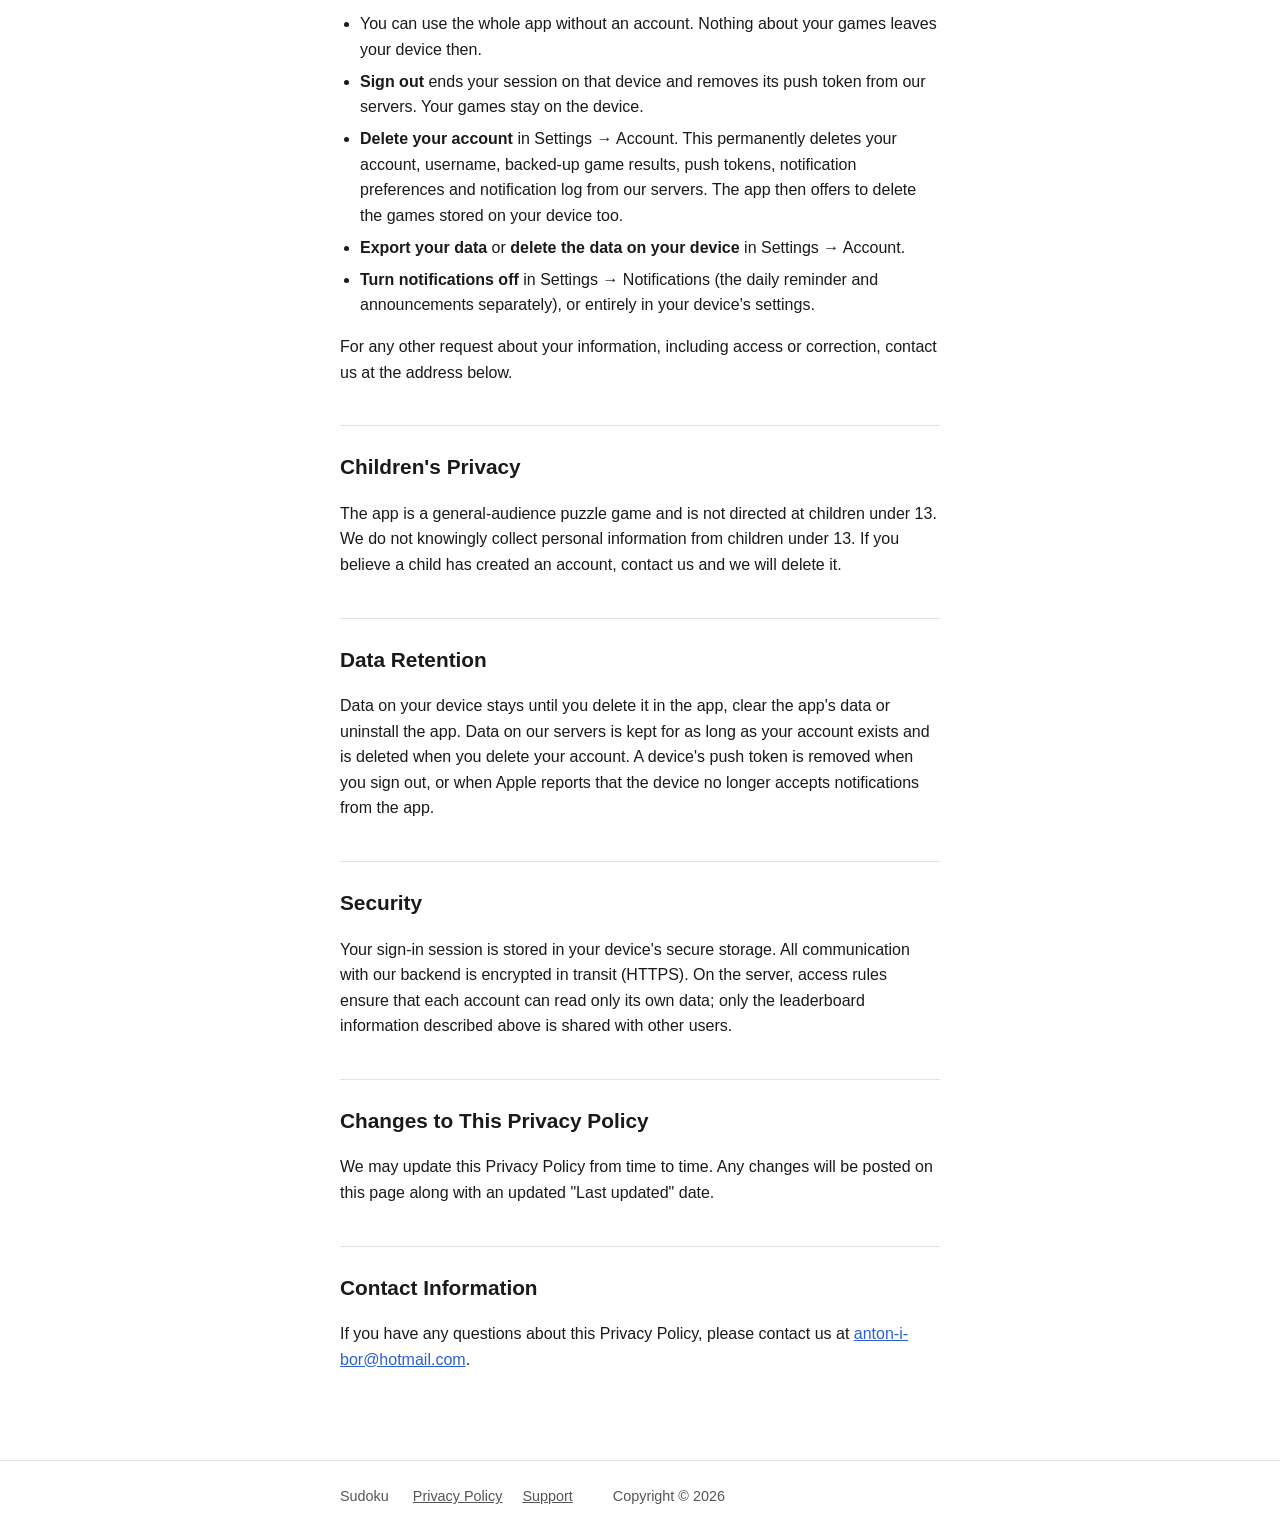
==== commit f49ced76: "Describe on-device reminders and notification settings The reminder offer is no longer limited to si" ====
--- a/privacy.html
+++ b/privacy.html
@@ -105,11 +105,14 @@
     <h2>Notifications</h2>
     <p>
       Notifications are off until you turn them on: after you finish a daily
-      puzzle while signed in, the app offers a daily reminder, and your
-      device asks for permission only if you accept. Notifications are
+      puzzle, or in Settings &rarr; Notifications, the app offers a daily
+      reminder, and your device asks for permission only if you accept. If
+      you're not signed in, the reminder is scheduled on your device itself
+      and nothing is sent to us. If you're signed in, notifications are
       delivered through Expo's push service and Apple Push Notification
-      service. Signing out removes your device's push token from our
-      servers. You can turn notifications off at any time in your device's
+      service, and signing out removes your device's push token from our
+      servers. You can turn the daily reminder and announcements off in
+      Settings &rarr; Notifications, or all notifications in your device's
       settings.
     </p>
 
@@ -185,7 +188,9 @@
         device</strong> in Settings &rarr; Account.
       </li>
       <li>
-        <strong>Turn notifications off</strong> in your device's settings.
+        <strong>Turn notifications off</strong> in Settings &rarr;
+        Notifications (the daily reminder and announcements separately), or
+        entirely in your device's settings.
       </li>
     </ul>
     <p>
